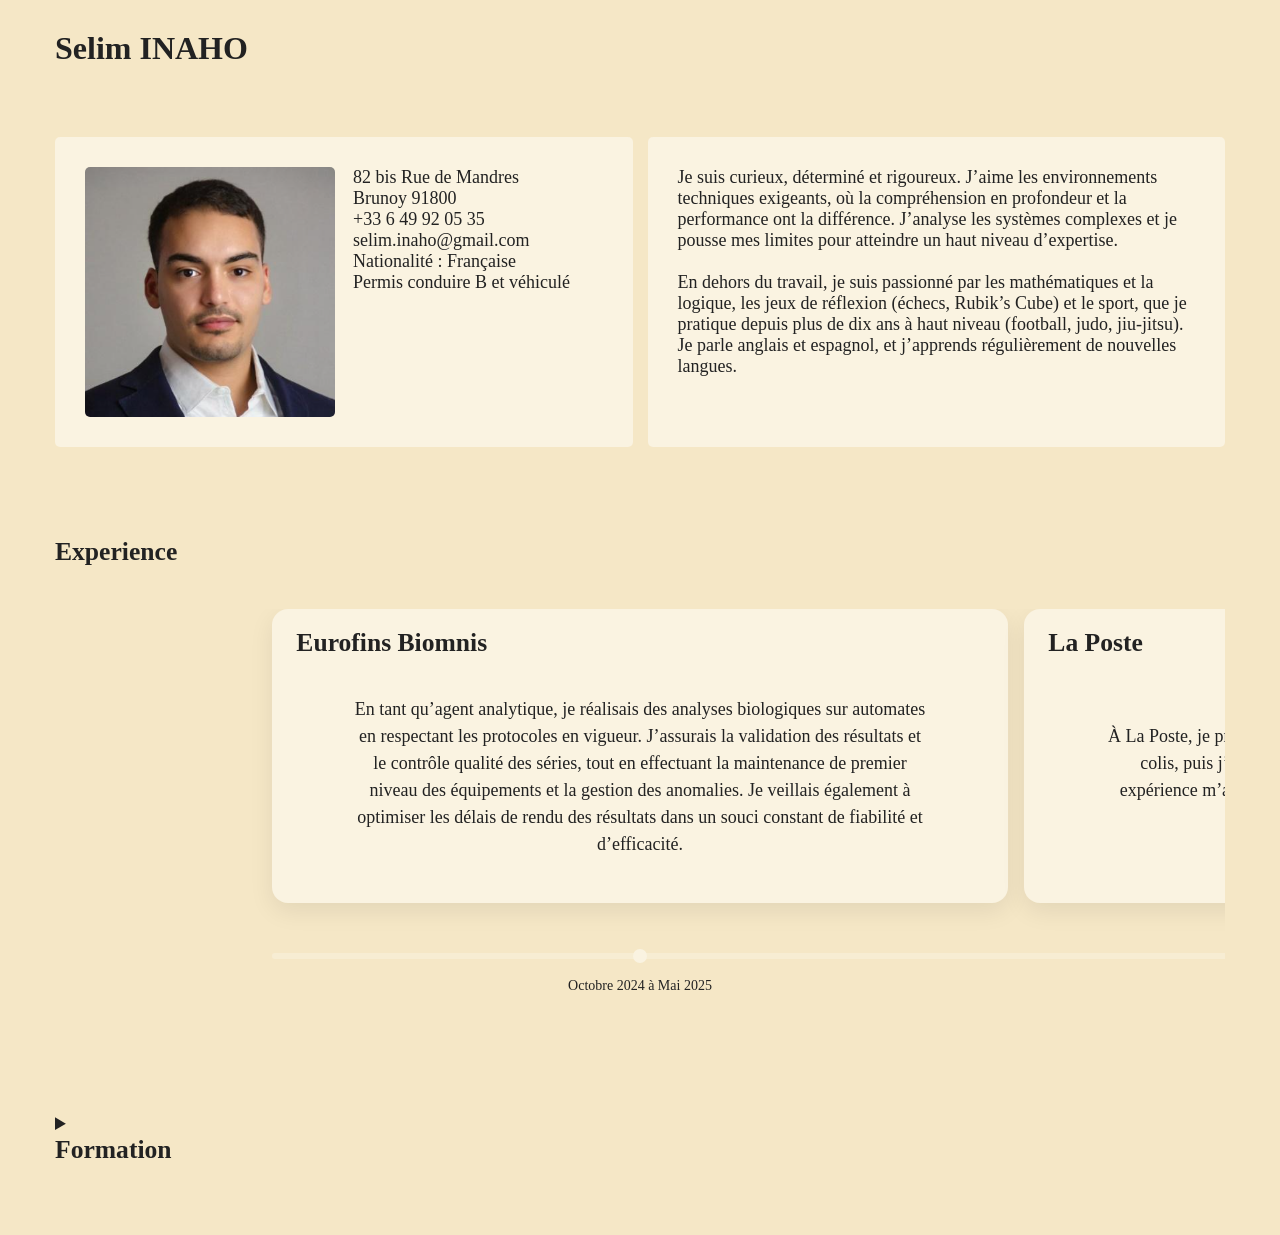
==== index.html @ 1f344803 "Update and rename cvfinal.html to index.html" ====
<!DOCTYPE html>
<html lang="fr">
<head>
  <meta charset="UTF-8" />
  <meta name="viewport" content="width=device-width, initial-scale=1.0" />
  <title>My CV</title>
  <link rel="stylesheet" href="final.css" />
</head>

<body>
  <div class="page">
    <header class="site-header">
      <div class="container">
        <h1>Selim INAHO</h1>
      </div>
    </header>

    <main>
      <section class="intro">
        <div class="container intro-grid">
          <article class="panel photo-info">
            <div class="photo-wrapper">
              <img class="photo" src="cvphoto.png" alt="Photo de Selim Inaho" />
            </div>

            <div class="info-wrapper">
              <h3>
                82 bis Rue de Mandres
                <br />Brunoy 91800
                <br />+33 6 49 92 05 35
                <br />selim.inaho@gmail.com
                <br />Nationalité : Française
                <br />Permis conduire B et véhiculé
              </h3>
            </div>
          </article>

          <article class="panel about-me">
            <h3>
              Je suis curieux, déterminé et rigoureux. J’aime les environnements
              techniques exigeants, où la compréhension en profondeur et la performance
              ont la différence. J’analyse les systèmes complexes et je pousse mes limites
              pour atteindre un haut niveau d’expertise.<br /><br />

              En dehors du travail, je suis passionné par les mathématiques et la logique,
              les jeux de réflexion (échecs, Rubik’s Cube) et le sport, que je pratique depuis
              plus de dix ans à haut niveau (football, judo, jiu-jitsu). Je parle anglais et
              espagnol, et j’apprends régulièrement de nouvelles langues.
            </h3>
          </article>
        </div>
      </section>

      <section class="experience">
        <div class="container">
          <h2>Experience</h2>

          <div class="carousel-section">
            <div class="experience-carousel">
              <div class="carousel">
                <div class="carousel-viewport">
                  <div class="track">
                    <div class="cards">
                      <div class="card">
                        <h2>Eurofins Biomnis</h2>
                        <h3>
                          En tant qu’agent analytique, je réalisais des analyses biologiques
                          sur automates en respectant les protocoles en vigueur. J’assurais
                          la validation des résultats et le contrôle qualité des séries, tout
                          en effectuant la maintenance de premier niveau des équipements et la
                          gestion des anomalies. Je veillais également à optimiser les délais de
                          rendu des résultats dans un souci constant de fiabilité et d’efficacité.
                        </h3>
                      </div>

                      <div class="card">
                        <h2>La Poste</h2>
                        <h3>
                          À La Poste, je préparais quotidiennement ma tournée en triant le courrier
                          et les colis, puis j’assurais leur distribution sur la commune de Yerres.
                          Cette expérience m’a appris la rigueur, l’autonomie et la gestion du temps
                          dans le respect des contraintes horaires.
                        </h3>
                      </div>

                      <div class="card">
                        <h2>Yvonne’s Noodles &amp; Nalapita</h2>
                        <h3>
                          Au sein du restaurant, j’accueillais et conseillais les clients, prenais les
                          commandes et participais à la préparation des plats. Je contribuais également
                          à la mise en place avant service et au nettoyage en fin de journée, développant
                          ainsi polyvalence et sens du service.
                        </h3>
                      </div>

                      <div class="card">
                        <h2>Smood</h2>
                        <h3>
                          En tant que livreur, j’assurais les livraisons à domicile
                          en voiture, scooter et vélo dans le canton de Genève.
                          Je veillais au respect des délais, à la sécurité
                          et à la qualité du service afin de garantir la satisfaction client.
                        </h3>
                      </div>

                      <div class="card">
                        <h2>Wesser und Partner</h2>
                        <h3>
                          Je réalisais du porte-à-porte pour présenter les projets
                          du WWF Suisse et recruter de nouveaux membres.
                          Cette mission m’a permis de développer mon aisance relationnelle,
                          ma capacité de persuasion et ma persévérance.
                        </h3>
                      </div>

                      <div class="card">
                        <h2>Sandro, Maje &amp; Claudie Pierlot</h2>
                        <h3>
                          Chez SMCP, j’assurais un support informatique multi-niveau (N1 à N3)
                          pour un réseau international de boutiques, en diagnostiquant
                          et résolvant des incidents liés aux systèmes de caisse
                          et aux postes de travail.<br /><br />

                          Je participais aux ouvertures de magasins en déployant
                          et configurant les équipements informatiques,
                          et contribuais aux migrations et mises à jour techniques.
                        </h3>
                      </div>
                    </div>

                    <div class="phrise" aria-hidden="true">
                      <div class="line"></div>

                      <div class="ticks">
                        <div class="tick">
                          <span class="dot"></span>
                          <span class="date">Octobre 2024 à Mai 2025</span>
                        </div>

                        <div class="tick">
                          <span class="dot"></span>
                          <span class="date">Février 2023 à février 2024</span>
                        </div>

                        <div class="tick">
                          <span class="dot"></span>
                          <span class="date">Octobre 2021 à Novembre 2022</span>
                        </div>

                        <div class="tick">
                          <span class="dot"></span>
                          <span class="date">Septembre 2021 à Octobre 2021</span>
                        </div>

                        <div class="tick">
                          <span class="dot"></span>
                          <span class="date">Juin 2021 à Août 2021</span>
                        </div>

                        <div class="tick">
                          <span class="dot"></span>
                          <span class="date">Octobre 2017 - Juin 2018</span>
                        </div>
                      </div>
                    </div>

                  </div>
                </div>
              </div>
            </div>
          </div>

        </div>
      </section>

      <section class="education">
        <div class="container">
          <details class="diploma">
            <summary><h2>Formation</h2></summary>
            <div class="panel education-content">
              Diplôme Baccalauréat Scientifique, mention Bien.
              <br />PACES, Première année commune aux études de Santé.
              <br />DUT Mesures Physiques
              <br />Licence Mathématiques (En cours)
            </div>
          </details>
        </div>
      </section>
    </main>
  </div>
</body>

</html>
---- final.css ----
:root{
  --color-bg: #F5E7C6;
  --color-panel: #FAF3E1;
  --color-text: #222222;
  --color-brand: #FA8112;

  --container-max: 1200px;
  --container-padding: 15px;

  --font-family: Consolas;

  --h1-size: 2rem;
  --h2-size: 1.6rem;
  --h3-size: 18px;

  --h1-weight: 700;
  --h2-weight: 700;
  --h3-weight: 500;

  --h3-line-height: 1.5;

  --panel-padding: 30px;
  --panel-radius: 5px;
  --panel-min-height: 180px;

  --intro-grid-gap: 15px;

  --header-padding-block: 30px;
  --intro-padding-block: 40px;
  --experience-padding-block: 50px;
  --education-padding-block: 50px;

  --carousel-section-margin-top: 20px;
  --carousel-padding-block: 22px;
  --carousel-gap: 18px;
  --cards-gap: 1em;

  --card-size-min: 18rem;
  --card-size-fluid: 80vw;
  --card-size-max: 46rem;
  --card-size: clamp(var(--card-size-min), var(--card-size-fluid), var(--card-size-max));

  --card-padding: 2em;
  --card-radius: 1em;
  --card-shadow: 0 8px 25px rgba(0,0,0,0.08);

  --phrise-height: 70px;
  --phrise-line-height: 6px;
  --phrise-line-opacity: 0.5;
  --tick-dot-size: 14px;

  --tick-font-size: 14px;
  --tick-label-offset: 16px;

  --marker-size: 1em;
  --marker-gap: .5em;
  --marker-margin-top: 14px;

  --photo-size: 250px;
  --photo-radius: 5px;
  --photo-gap: 18px;

  --diploma-summary-font-size: 1.2rem;
  --diploma-summary-margin-bottom: 20px;
}

*{
  box-sizing: border-box;
  margin: 0;
  padding: 0;
}

body{
  font-family: var(--font-family);
  background: var(--color-bg);
  color: var(--color-text);
}

h1{ font-size: var(--h1-size); font-weight: var(--h1-weight); }
h2{ font-size: var(--h2-size); font-weight: var(--h2-weight); }
h3{ font-size: var(--h3-size); font-weight: var(--h3-weight); }

.container{
  width: min(var(--container-max), 100%);
  margin-inline: auto;
  padding-inline: var(--container-padding);
}

.site-header{ padding-block: var(--header-padding-block); }
.intro{ padding-block: var(--intro-padding-block); }
.experience{ padding-block: var(--experience-padding-block); }
.education{ padding-block: var(--education-padding-block); }

.panel{
  background: var(--color-panel);
  border-radius: var(--panel-radius);
  padding: var(--panel-padding);
  min-height: var(--panel-min-height);
}

.intro-grid{
  display: grid;
  grid-template-columns: 1fr 1fr;
  gap: var(--intro-grid-gap);
}

.photo-info{
  display: flex;
  gap: var(--photo-gap);
}

.photo-wrapper{
  display: flex;
  justify-content: center;
}

.photo{
  width: var(--photo-size);
  height: var(--photo-size);
  object-fit: cover;
  border-radius: var(--photo-radius);
}

.info-wrapper{
  display: flex;
  flex-direction: column;
  gap: 6px;
  text-align: left;
}

.carousel-section{
  margin-top: var(--carousel-section-margin-top);
}

.experience-carousel{
  padding: var(--carousel-padding-block) 0;
}

.experience-carousel .carousel{
  width: 100%;
}

.experience-carousel .carousel-viewport{
  overflow-x: auto;
  overflow-y: hidden;

  scrollbar-width: none;
  -ms-overflow-style: none;

  scroll-behavior: smooth;
  scroll-snap-type: x mandatory;

  anchor-name: --carousel;
  scroll-marker-group: after;

  padding-inline: max(0px, calc((100% - var(--card-size)) / 2));
  scroll-padding-inline: max(0px, calc((100% - var(--card-size)) / 2));
}

.experience-carousel .carousel-viewport::-webkit-scrollbar{
  display: none;
}

.experience-carousel .carousel-viewport::scroll-marker-group{
  display: flex;
  justify-content: center;
  gap: var(--marker-gap);
  margin-top: var(--marker-margin-top);
}

.experience-carousel .track{
  width: max-content;
  display: grid;
  gap: var(--carousel-gap);
}

.experience-carousel .cards{
  display: flex;
  gap: var(--cards-gap);
}

.experience-carousel .card{
  flex: 0 0 var(--card-size);
  scroll-snap-align: center;

  background: var(--color-panel);
  padding: var(--card-padding);
  border-radius: var(--card-radius);
  box-shadow: var(--card-shadow);

  display: grid;
  grid-template-rows: auto 1fr;
  row-gap: 1.5em;
}

.experience-carousel .card h2,
.experience-carousel .card h3{
  margin: 0;
}

.experience-carousel .card h2{
  justify-self: start;
  align-self: start;
  text-align: left;
  margin-top: -0.5em;
  margin-left: -0.3em;
}

.experience-carousel .card h3{
  justify-self: center;
  align-self: center;
  text-align: center;

  line-height: var(--h3-line-height);
  color: var(--color-text);
  max-width: 85%;
}

.experience-carousel .card::scroll-marker{
  content: '';
  height: var(--marker-size);
  width: var(--marker-size);
  background: var(--color-panel);
  border-radius: 50%;
}

.experience-carousel .card::scroll-marker:target-current{
  background: var(--color-brand);
}

.experience-carousel .phrise{
  position: relative;
  height: var(--phrise-height);
}

.experience-carousel .phrise .line{
  position: absolute;
  left: 0;
  right: 0;
  top: 50%;
  transform: translateY(-50%);
  height: var(--phrise-line-height);
  background: var(--color-panel);
  border-radius: 999px;
  opacity: var(--phrise-line-opacity);
}

.experience-carousel .phrise .ticks{
  position: relative;
  display: flex;
  gap: var(--cards-gap);
}

.experience-carousel .phrise .tick{
  flex: 0 0 var(--card-size);
  position: relative;
  height: var(--phrise-height);
}

.experience-carousel .phrise .tick .dot{
  position: absolute;
  left: 50%;
  top: 50%;
  transform: translate(-50%, -50%);
  width: var(--tick-dot-size);
  height: var(--tick-dot-size);
  border-radius: 50%;
  background: var(--color-panel);
}

.experience-carousel .phrise .tick .date{
  position: absolute;
  left: 50%;
  top: calc(50% + var(--tick-dot-size) / 2 + var(--tick-label-offset));
  transform: translateX(-50%);
  font-size: var(--tick-font-size);
  font-weight: var(--h3-weight);
  color: var(--color-text);
  white-space: nowrap;
  line-height: 1;
}

.diploma summary{
  cursor: pointer;
  font-size: var(--diploma-summary-font-size);
  margin-bottom: var(--diploma-summary-margin-bottom);
}

@media (max-width: 1000px){
  :root{
    --container-padding: 16px;
    --card-size-fluid: 90vw;
    --intro-grid-gap: 20px;
    --photo-size: 150px;
  }

  .intro-grid{
    grid-template-columns: 1fr;
  }
}
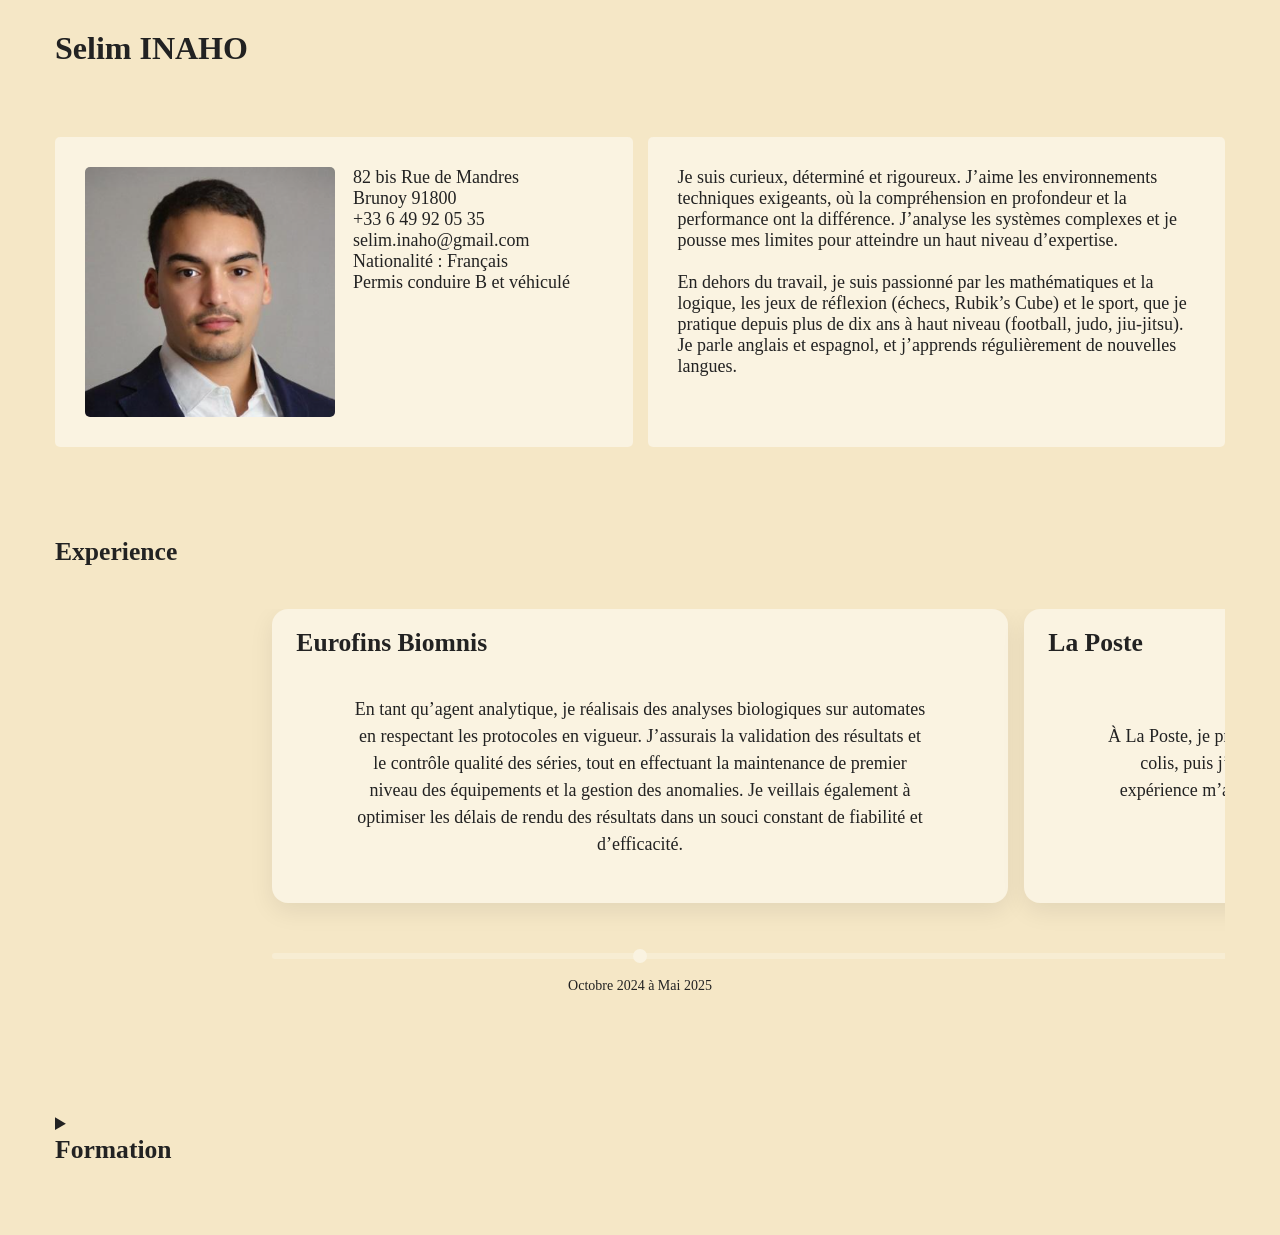
==== commit 4173eb14: "Update index.html" ====
--- a/index.html
+++ b/index.html
@@ -29,7 +29,7 @@
                 <br />Brunoy 91800
                 <br />+33 6 49 92 05 35
                 <br />selim.inaho@gmail.com
-                <br />Nationalité : Française
+                <br />Nationalité : Français
                 <br />Permis conduire B et véhiculé
               </h3>
             </div>
@@ -191,3 +191,4 @@
 </body>
 
 </html>
+
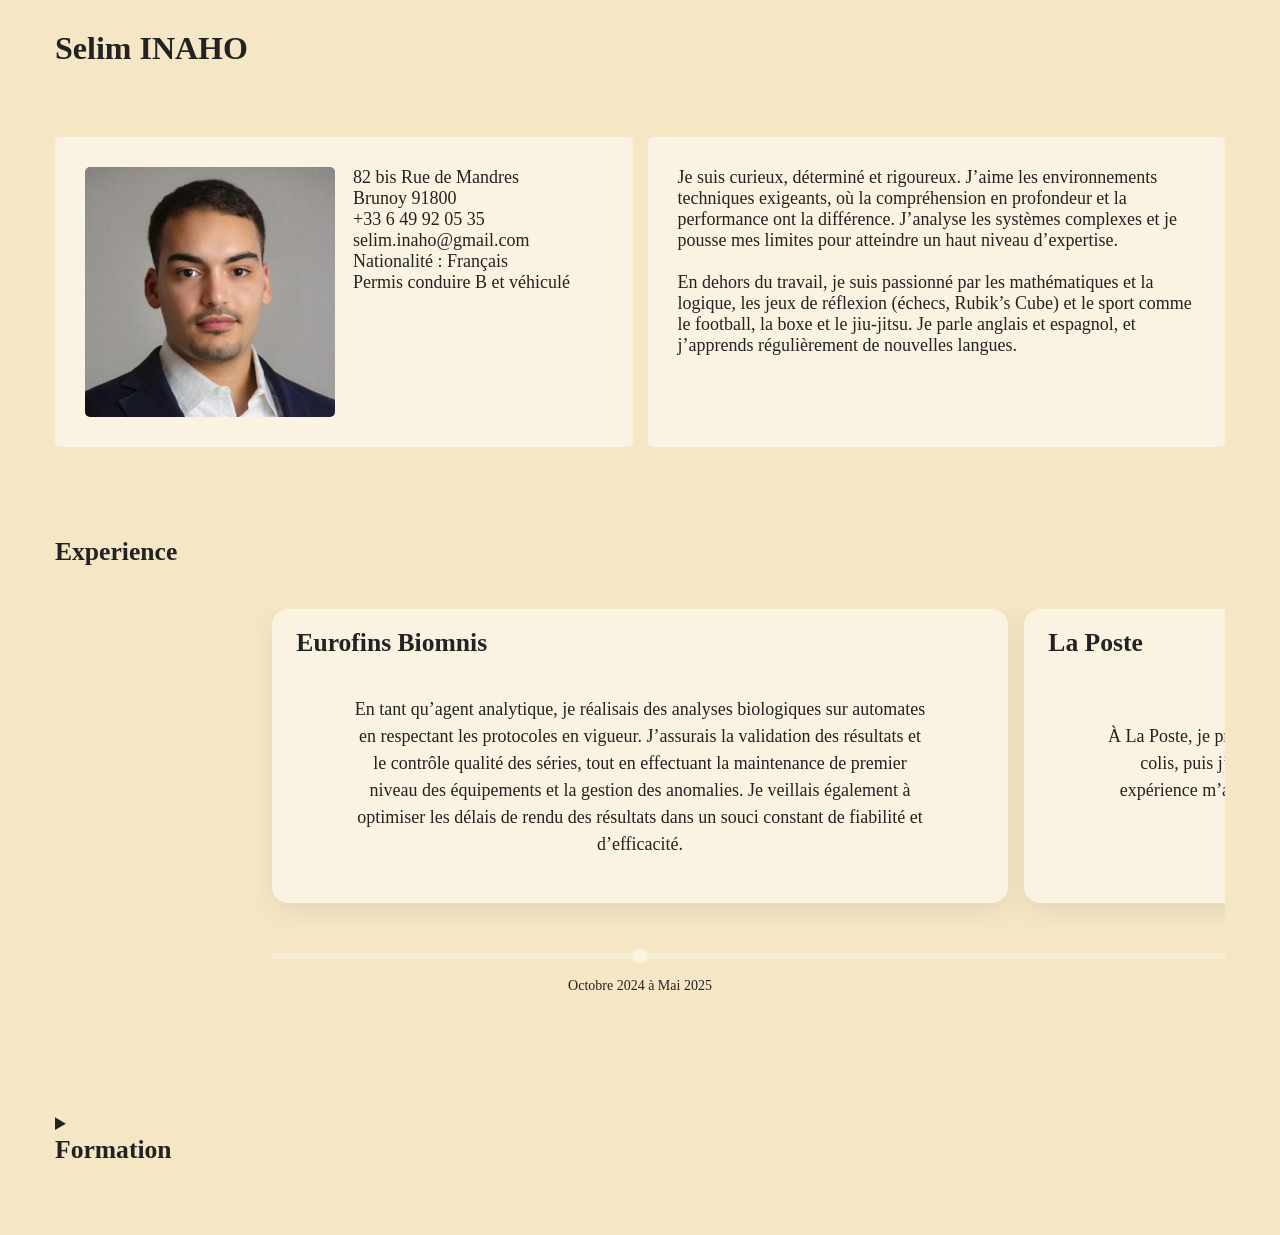
==== commit c449eb4e: "Update index.html" ====
--- a/index.html
+++ b/index.html
@@ -43,9 +43,8 @@
               pour atteindre un haut niveau d’expertise.<br /><br />
 
               En dehors du travail, je suis passionné par les mathématiques et la logique,
-              les jeux de réflexion (échecs, Rubik’s Cube) et le sport, que je pratique depuis
-              plus de dix ans à haut niveau (football, judo, jiu-jitsu). Je parle anglais et
-              espagnol, et j’apprends régulièrement de nouvelles langues.
+              les jeux de réflexion (échecs, Rubik’s Cube) et le sport comme le football, la boxe et le jiu-jitsu. 
+              Je parle anglais et espagnol, et j’apprends régulièrement de nouvelles langues.
             </h3>
           </article>
         </div>
@@ -192,3 +191,4 @@
 
 </html>
 
+
